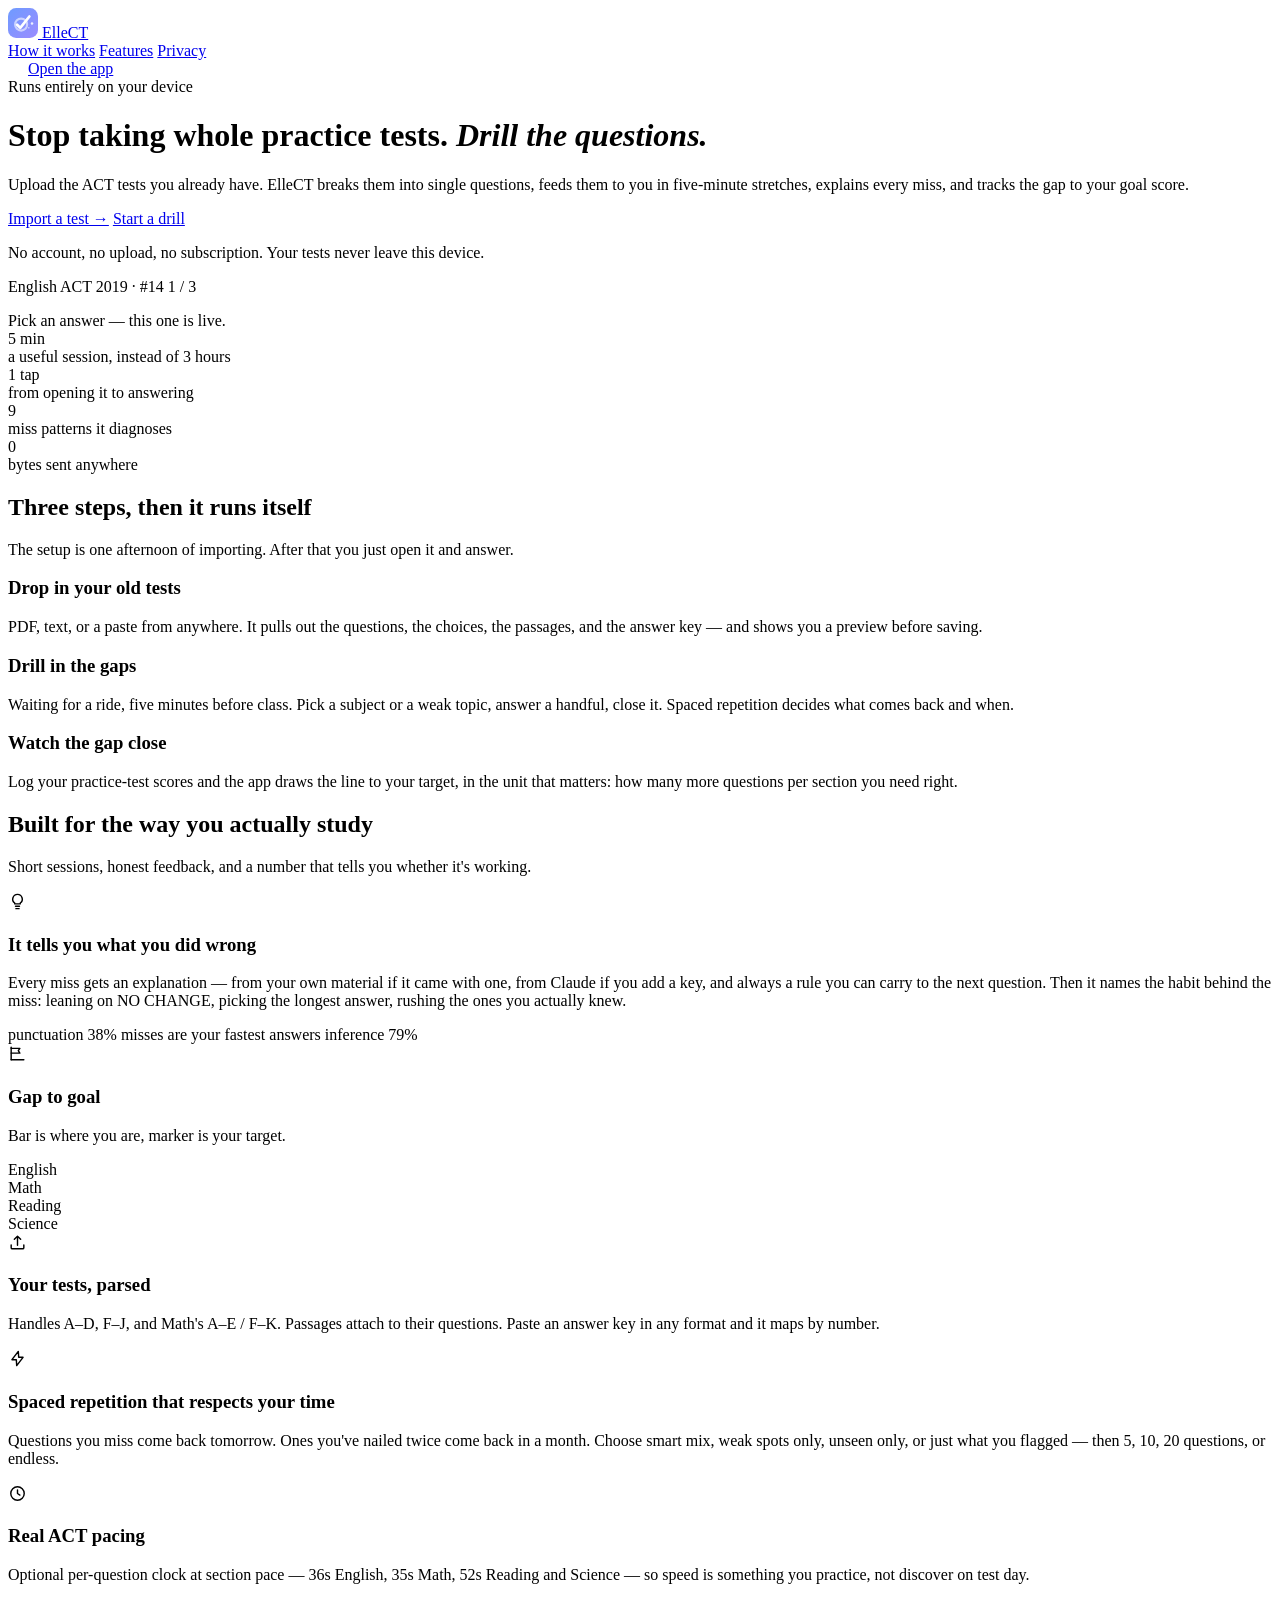
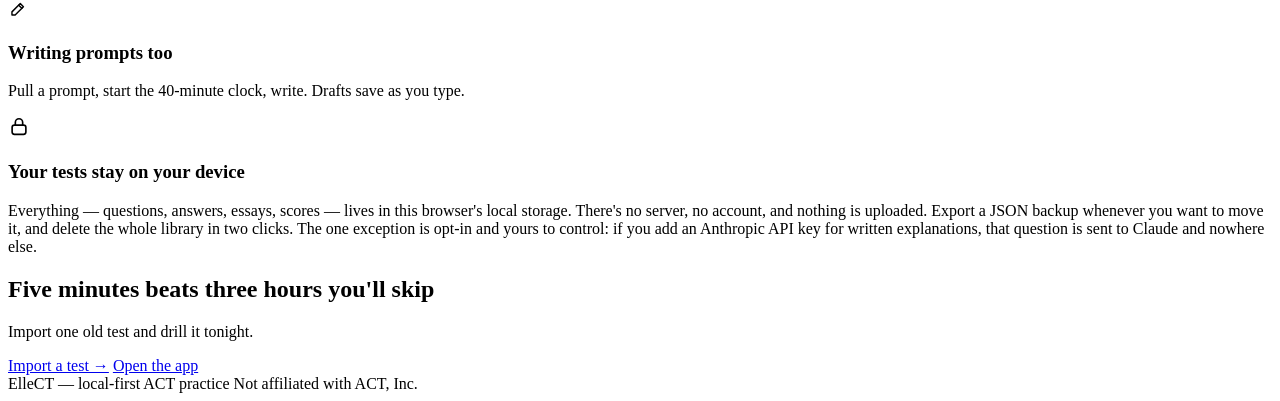
==== index.html @ 1e4e3086 "Import real ACT booklets: sections, printed keys, categories, page images Tested against an ACT "My " ====
<!DOCTYPE html>
<html lang="en">
<head>
<meta charset="utf-8">
<meta name="viewport" content="width=device-width, initial-scale=1, viewport-fit=cover">
<meta name="color-scheme" content="dark light">
<meta name="theme-color" content="#0b0d10" media="(prefers-color-scheme: dark)">
<meta name="theme-color" content="#f7f8fb" media="(prefers-color-scheme: light)">
<meta name="description" content="Drill ACT questions from your own old tests, a few at a time. ElleCT tells you why you missed each one and tracks how far you are from your goal score.">
<title>ElleCT — drill your own ACT tests, a few questions at a time</title>
<link rel="stylesheet" href="css/tokens.css?v=4">
<link rel="stylesheet" href="css/landing.css?v=4">
<link rel="icon" type="image/svg+xml" href="assets/logo.svg">
</head>
<body class="landing">

<svg width="0" height="0" style="position:absolute" aria-hidden="true"><defs>
  <g id="l-bolt" fill="none" stroke="currentColor" stroke-width="1.8" stroke-linecap="round" stroke-linejoin="round"><path d="M13 3 5 13.5h5.5L11 21l8-10.5h-5.5z"/></g>
  <g id="l-coach" fill="none" stroke="currentColor" stroke-width="1.8" stroke-linecap="round" stroke-linejoin="round"><path d="M9.5 18h5M10 21h4"/><path d="M12 3a6 6 0 0 0-3.5 10.9V15h7v-1.1A6 6 0 0 0 12 3Z"/></g>
  <g id="l-goal" fill="none" stroke="currentColor" stroke-width="1.8" stroke-linecap="round" stroke-linejoin="round"><path d="M4 20V4"/><path d="M4 5.5h11l-2 3 2 3H4"/><path d="M4 20h16"/></g>
  <g id="l-upload" fill="none" stroke="currentColor" stroke-width="1.8" stroke-linecap="round" stroke-linejoin="round"><path d="M12 15.5V4m0 0L8 8m4-4 4 4"/><path d="M4 15v3.5A1.5 1.5 0 0 0 5.5 20h13a1.5 1.5 0 0 0 1.5-1.5V15"/></g>
  <g id="l-clock" fill="none" stroke="currentColor" stroke-width="1.8" stroke-linecap="round" stroke-linejoin="round"><circle cx="12" cy="12" r="8.5"/><path d="M12 7.5V12l3 2"/></g>
  <g id="l-pen" fill="none" stroke="currentColor" stroke-width="1.8" stroke-linecap="round" stroke-linejoin="round"><path d="M15.5 4.5 19.5 8.5 9 19H5v-4z"/><path d="M13.5 6.5 17.5 10.5"/></g>
  <g id="l-lock" fill="none" stroke="currentColor" stroke-width="1.8" stroke-linecap="round" stroke-linejoin="round"><rect x="4.5" y="10" width="15" height="10" rx="2.5"/><path d="M8 10V7a4 4 0 0 1 8 0v3"/></g>
</defs></svg>

<div class="glow" aria-hidden="true"></div>

<nav class="lnav" id="lnav">
  <a class="brand" href="index.html">
    <svg class="mark" viewBox="0 0 48 48" width="30" height="30" aria-hidden="true">
      <defs><linearGradient id="lgL" x1="0" y1="0" x2="1" y2="1">
        <stop offset="0" stop-color="#6e9bff"/><stop offset="1" stop-color="#9b8cff"/>
      </linearGradient></defs>
      <rect width="48" height="48" rx="13" fill="url(#lgL)"/>
      <circle cx="21" cy="26.5" r="9.6" fill="none" stroke="#fff" stroke-width="3.5" opacity=".58"/>
      <path d="M14.6 26.8 19.6 31.8 34.2 13.6" fill="none" stroke="#fff" stroke-width="4.3"
            stroke-linecap="round" stroke-linejoin="round"/>
      <circle cx="38.4" cy="24.6" r="2" fill="#fff" opacity=".85"/>
      <circle cx="33.2" cy="31.6" r="1.35" fill="#fff" opacity=".55"/>
    </svg>
    ElleCT
  </a>
  <div class="spacer"></div>
  <div class="lnav-links">
    <a href="#how">How it works</a>
    <a href="#features">Features</a>
    <a href="#privacy">Privacy</a>
  </div>
  <a class="btn btn-primary" href="app.html" style="min-height:44px;padding:0 20px;font-size:var(--fs-sm)">Open the app</a>
</nav>

<div class="wrap">

  <!-- ============================ HERO ============================ -->
  <header class="hero">
    <div>
      <span class="eyebrow"><span class="dot"></span> Runs entirely on your device</span>
      <h1 class="display">Stop taking whole practice tests. <em>Drill the questions.</em></h1>
      <p class="lede">
        Upload the ACT tests you already have. ElleCT breaks them into single
        questions, feeds them to you in five-minute stretches, explains every
        miss, and tracks the gap to your goal score.
      </p>
      <div class="cta-row">
        <a class="btn btn-primary" href="app.html#import">Import a test →</a>
        <a class="btn btn-ghost" href="app.html#study">Start a drill</a>
      </div>
      <p class="cta-note">No account, no upload, no subscription. Your tests never leave this device.</p>
    </div>

    <!-- The hero demo is a working question, not a screenshot. -->
    <div class="demo" id="demo">
      <div class="demo-bar">
        <span class="pill" id="demoSubject">English</span>
        <span id="demoSource">ACT 2019 · #14</span>
        <span class="right" id="demoProgress">1 / 3</span>
      </div>
      <div class="demo-body">
        <p class="demo-stem" id="demoStem"></p>
        <div class="demo-choices" id="demoChoices"></div>
        <div class="demo-feedback" id="demoFeedback" hidden></div>
      </div>
      <div class="demo-foot">
        <span class="hint" id="demoHint">Pick an answer — this one is live.</span>
        <button id="demoNext" hidden>Next question</button>
      </div>
    </div>
  </header>

  <!-- ============================ PROOF ============================ -->
  <div class="strip reveal">
    <div><div class="k">5 min</div><div class="v">a useful session, instead of 3 hours</div></div>
    <div><div class="k">1 tap</div><div class="v">from opening it to answering</div></div>
    <div><div class="k">9</div><div class="v">miss patterns it diagnoses</div></div>
    <div><div class="k">0</div><div class="v">bytes sent anywhere</div></div>
  </div>

  <!-- ============================ HOW ============================ -->
  <section class="band" id="how">
    <div class="section-head reveal">
      <h2>Three steps, then it runs itself</h2>
      <p>The setup is one afternoon of importing. After that you just open it and answer.</p>
    </div>
    <div class="steps reveal">
      <div class="step">
        <h3>Drop in your old tests</h3>
        <p>PDF, text, or a paste from anywhere. It pulls out the questions, the choices,
           the passages, and the answer key — and shows you a preview before saving.</p>
      </div>
      <div class="step">
        <h3>Drill in the gaps</h3>
        <p>Waiting for a ride, five minutes before class. Pick a subject or a weak topic,
           answer a handful, close it. Spaced repetition decides what comes back and when.</p>
      </div>
      <div class="step">
        <h3>Watch the gap close</h3>
        <p>Log your practice-test scores and the app draws the line to your target,
           in the unit that matters: how many more questions per section you need right.</p>
      </div>
    </div>
  </section>

  <!-- ============================ FEATURES ============================ -->
  <section class="band" id="features">
    <div class="section-head reveal">
      <h2>Built for the way you actually study</h2>
      <p>Short sessions, honest feedback, and a number that tells you whether it's working.</p>
    </div>

    <div class="bento reveal">
      <div class="cell">
        <div class="ic"><svg viewBox="0 0 24 24" width="19" height="19"><use href="#l-coach"/></svg></div>
        <h3>It tells you what you did wrong</h3>
        <p>Every miss gets an explanation — from your own material if it came with one,
           from Claude if you add a key, and always a rule you can carry to the next question.
           Then it names the habit behind the miss: leaning on NO CHANGE, picking the longest
           answer, rushing the ones you actually knew.</p>
        <div class="mini-tags">
          <span class="hot">punctuation 38%</span>
          <span class="hot">misses are your fastest answers</span>
          <span>inference 79%</span>
        </div>
      </div>

      <div class="cell">
        <div class="ic"><svg viewBox="0 0 24 24" width="19" height="19"><use href="#l-goal"/></svg></div>
        <h3>Gap to goal</h3>
        <p>Bar is where you are, marker is your target.</p>
        <div class="mini">
          <div class="mini-row"><span class="nm">English</span><span class="track"><i class="fill" data-w="75"></i><span class="mk" style="left:83%"></span></span></div>
          <div class="mini-row"><span class="nm">Math</span><span class="track"><i class="fill" data-w="67"></i><span class="mk" style="left:78%"></span></span></div>
          <div class="mini-row"><span class="nm">Reading</span><span class="track"><i class="fill" data-w="81"></i><span class="mk" style="left:89%"></span></span></div>
          <div class="mini-row"><span class="nm">Science</span><span class="track"><i class="fill" data-w="72"></i><span class="mk" style="left:83%"></span></span></div>
        </div>
      </div>

      <div class="cell">
        <div class="ic"><svg viewBox="0 0 24 24" width="19" height="19"><use href="#l-upload"/></svg></div>
        <h3>Your tests, parsed</h3>
        <p>Handles A–D, F–J, and Math's A–E / F–K. Passages attach to their questions.
           Paste an answer key in any format and it maps by number.</p>
      </div>

      <div class="cell">
        <div class="ic"><svg viewBox="0 0 24 24" width="19" height="19"><use href="#l-bolt"/></svg></div>
        <h3>Spaced repetition that respects your time</h3>
        <p>Questions you miss come back tomorrow. Ones you've nailed twice come back in a
           month. Choose smart mix, weak spots only, unseen only, or just what you flagged —
           then 5, 10, 20 questions, or endless.</p>
      </div>

      <div class="cell">
        <div class="ic"><svg viewBox="0 0 24 24" width="19" height="19"><use href="#l-clock"/></svg></div>
        <h3>Real ACT pacing</h3>
        <p>Optional per-question clock at section pace — 36s English, 35s Math,
           52s Reading and Science — so speed is something you practice, not discover on test day.</p>
      </div>

      <div class="cell">
        <div class="ic"><svg viewBox="0 0 24 24" width="19" height="19"><use href="#l-pen"/></svg></div>
        <h3>Writing prompts too</h3>
        <p>Pull a prompt, start the 40-minute clock, write. Drafts save as you type.</p>
      </div>
    </div>
  </section>

  <!-- ============================ PRIVACY ============================ -->
  <section class="band" id="privacy">
    <div class="note reveal">
      <span class="ic"><svg viewBox="0 0 24 24" width="22" height="22"><use href="#l-lock"/></svg></span>
      <div>
        <h3>Your tests stay on your device</h3>
        <p>Everything — questions, answers, essays, scores — lives in this browser's local
          storage. There's no server, no account, and nothing is uploaded. Export a JSON
          backup whenever you want to move it, and delete the whole library in two clicks.
          The one exception is opt-in and yours to control: if you add an Anthropic API key
          for written explanations, that question is sent to Claude and nowhere else.</p>
      </div>
    </div>
  </section>

  <!-- ============================ FINAL CTA ============================ -->
  <section class="final reveal">
    <h2>Five minutes beats three hours you'll skip</h2>
    <p>Import one old test and drill it tonight.</p>
    <div class="cta-row">
      <a class="btn btn-primary" href="app.html#import">Import a test →</a>
      <a class="btn btn-ghost" href="app.html#study">Open the app</a>
    </div>
  </section>

  <footer class="lfoot">
    <span>ElleCT — local-first ACT practice</span>
    <span class="spacer"></span>
    <span>Not affiliated with ACT, Inc.</span>
  </footer>
</div>

<script type="module" src="js/landing.js?v=4"></script>
</body>
</html>
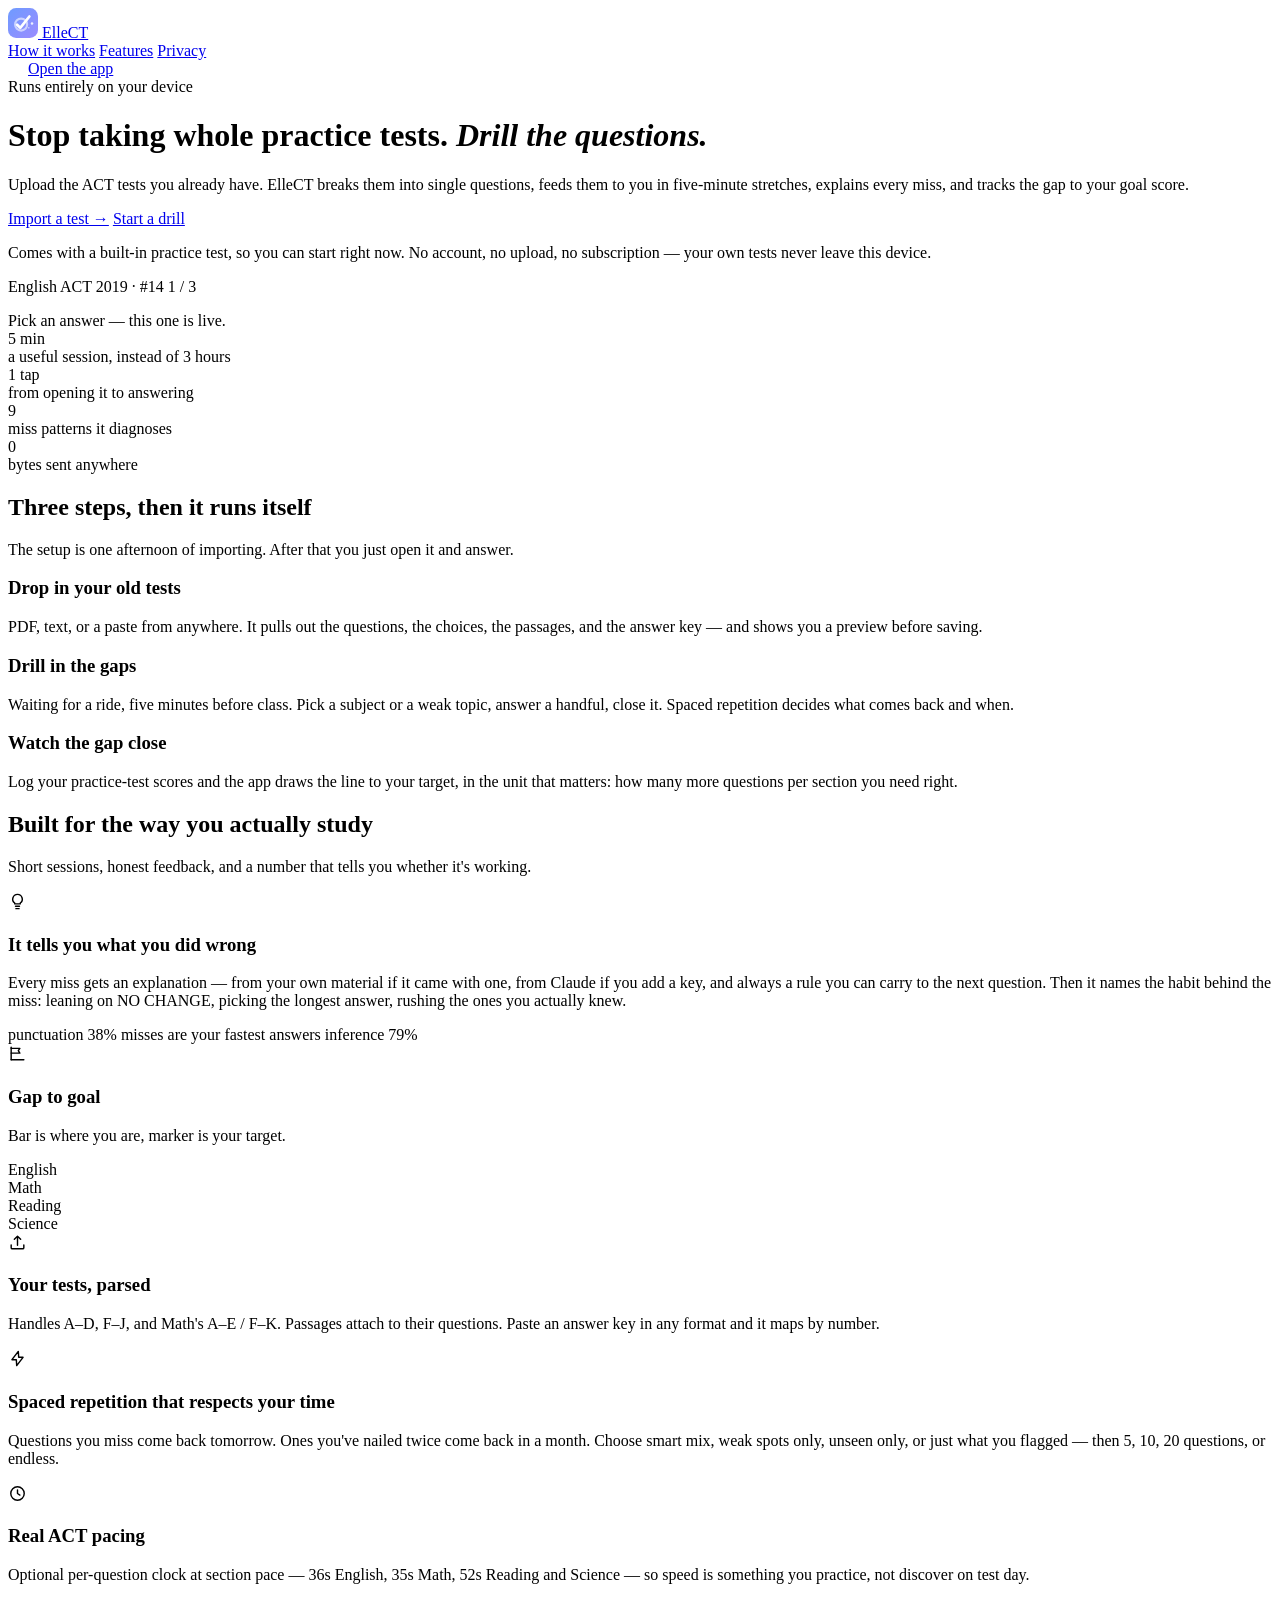
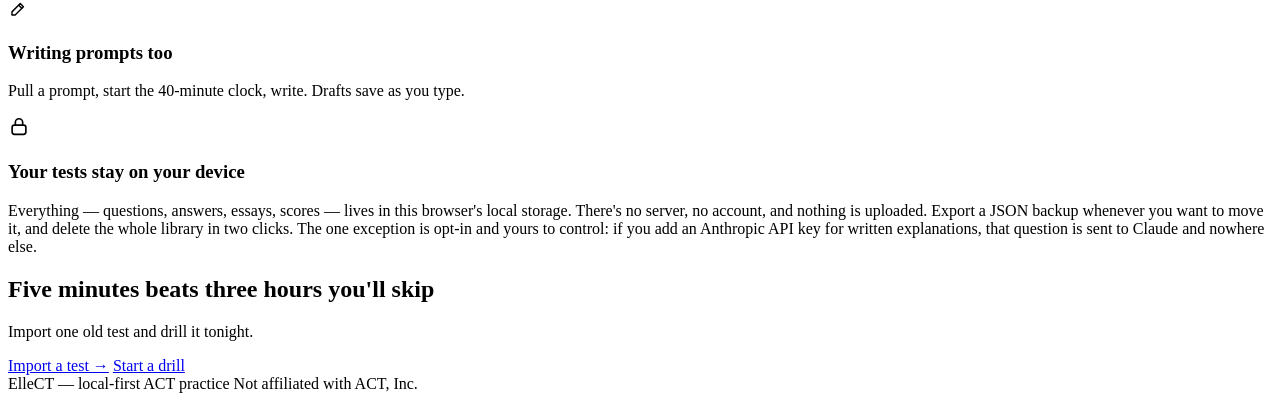
==== commit 0c85b55d: "Ship a built-in practice test so the app works on first open An empty library is seeded with 32 orig" ====
--- a/index.html
+++ b/index.html
@@ -8,8 +8,8 @@
 <meta name="theme-color" content="#f7f8fb" media="(prefers-color-scheme: light)">
 <meta name="description" content="Drill ACT questions from your own old tests, a few at a time. ElleCT tells you why you missed each one and tracks how far you are from your goal score.">
 <title>ElleCT — drill your own ACT tests, a few questions at a time</title>
-<link rel="stylesheet" href="css/tokens.css?v=4">
-<link rel="stylesheet" href="css/landing.css?v=4">
+<link rel="stylesheet" href="css/tokens.css?v=7">
+<link rel="stylesheet" href="css/landing.css?v=7">
 <link rel="icon" type="image/svg+xml" href="assets/logo.svg">
 </head>
 <body class="landing">
@@ -64,9 +64,9 @@
       </p>
       <div class="cta-row">
         <a class="btn btn-primary" href="app.html#import">Import a test →</a>
-        <a class="btn btn-ghost" href="app.html#study">Start a drill</a>
-      </div>
-      <p class="cta-note">No account, no upload, no subscription. Your tests never leave this device.</p>
+        <a class="btn btn-ghost" href="app.html#drill">Start a drill</a>
+      </div>
+      <p class="cta-note">Comes with a built-in practice test, so you can start right now. No account, no upload, no subscription — your own tests never leave this device.</p>
     </div>
 
     <!-- The hero demo is a working question, not a screenshot. -->
@@ -206,7 +206,7 @@
     <p>Import one old test and drill it tonight.</p>
     <div class="cta-row">
       <a class="btn btn-primary" href="app.html#import">Import a test →</a>
-      <a class="btn btn-ghost" href="app.html#study">Open the app</a>
+      <a class="btn btn-ghost" href="app.html#drill">Start a drill</a>
     </div>
   </section>
 
@@ -217,6 +217,6 @@
   </footer>
 </div>
 
-<script type="module" src="js/landing.js?v=4"></script>
+<script type="module" src="js/landing.js?v=7"></script>
 </body>
 </html>
